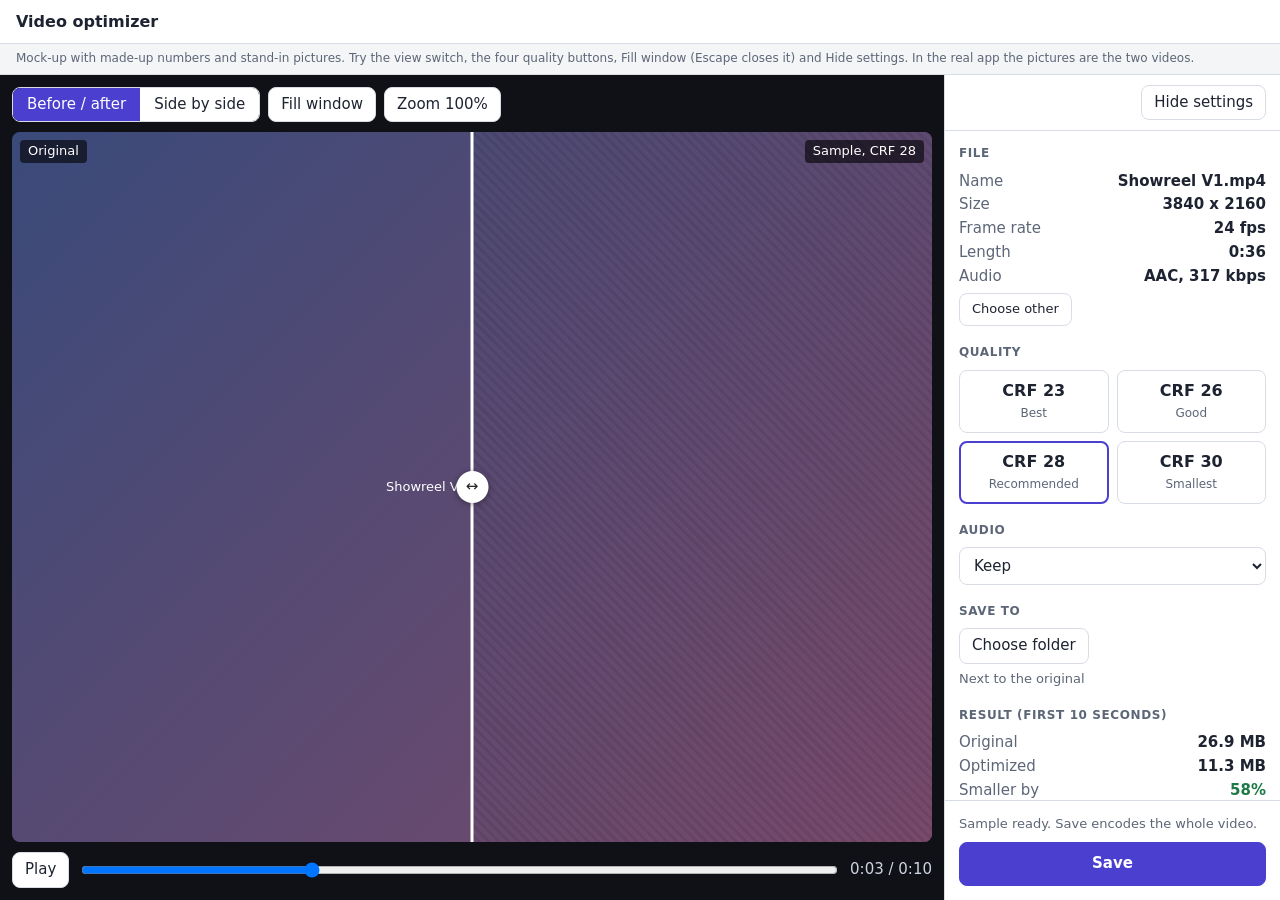
==== docs/pending-approval/specs/2026-11-24-video-optimizer-mockup.html @ 891d105c "Add Video optimizer design spec and mock-up Pending approval: nothing is built yet.  Co-Authored-By:" ====
<!doctype html>
<html lang="en">
<head>
<meta charset="utf-8">
<meta name="viewport" content="width=device-width, initial-scale=1">
<title>Video optimizer mock-up</title>
<style>
  :root {
    --bg: #f4f5f7; --panel: #fff; --text: #1d2330; --muted: #5d6677; --line: #d8dce4;
    --accent: #4b3fd0; --accent-text: #fff; --ok: #1d7a46; --stage: #0f1117;
  }
  @media (prefers-color-scheme: dark) {
    :root { --bg: #14161c; --panel: #1d2028; --text: #e8ebf2; --muted: #9aa3b5; --line: #343947;
      --accent: #8f86ff; --accent-text: #14161c; --ok: #55c98a; --stage: #090a0e; }
  }
  * { box-sizing: border-box; }
  html, body { height: 100%; }
  body { margin: 0; background: var(--bg); color: var(--text); font: 15px/1.45 system-ui, sans-serif; display: flex; flex-direction: column; overflow: hidden; }
  .head { display: flex; align-items: center; justify-content: space-between; padding: 10px 16px; border-bottom: 1px solid var(--line); background: var(--panel); }
  .head h1 { font-size: 16px; margin: 0; }
  .note { color: var(--muted); font-size: 12px; margin: 0; padding: 6px 16px; border-bottom: 1px solid var(--line); }
  .work { flex: 1; min-height: 0; display: flex; position: relative; overflow: hidden; }
  .stage { flex: 1; min-width: 0; background: var(--stage); display: flex; flex-direction: column; padding: 12px; gap: 10px; }
  .bar { display: flex; flex-wrap: wrap; gap: 8px; align-items: center; }
  .btn { font: inherit; border: 1px solid var(--line); background: var(--panel); color: var(--text); border-radius: 8px; padding: 6px 12px; cursor: pointer; }
  .btn--primary { background: var(--accent); color: var(--accent-text); border-color: var(--accent); font-weight: 600; width: 100%; padding: 10px; }
  .view { display: inline-flex; border: 1px solid var(--line); border-radius: 8px; overflow: hidden; }
  .view button { border: 0; background: var(--panel); color: var(--text); padding: 6px 14px; font: inherit; cursor: pointer; }
  .view button[aria-pressed="true"] { background: var(--accent); color: var(--accent-text); }
  .pic { flex: 1; min-height: 240px; position: relative; border-radius: 8px; overflow: hidden; user-select: none; touch-action: none; }
  .layer { position: absolute; inset: 0; display: grid; place-items: center; color: #fff; font-size: 13px; }
  .layer--before { background: linear-gradient(135deg, #3a4a7a, #7a4a6a); }
  .layer--after { background: linear-gradient(135deg, #3b4a78, #78496a); clip-path: inset(0 0 0 50%); }
  .layer--after::after { content: ""; position: absolute; inset: 0; background: repeating-linear-gradient(45deg, rgba(0,0,0,.08) 0 3px, transparent 3px 7px); }
  .tag { position: absolute; top: 8px; background: rgba(0,0,0,.6); color: #fff; padding: 2px 8px; border-radius: 4px; z-index: 2; font-size: 13px; }
  .tag--l { left: 8px; } .tag--r { right: 8px; }
  .handle { position: absolute; top: 0; bottom: 0; left: 50%; width: 3px; background: #fff; z-index: 3; transform: translateX(-1.5px); }
  .handle::after { content: "\2194"; position: absolute; top: 50%; left: 50%; width: 32px; height: 32px; margin: -16px; border-radius: 50%; background: #fff; color: #222; display: grid; place-items: center; box-shadow: 0 1px 6px rgba(0,0,0,.4); }
  .pic:focus-within .handle::after { outline: 3px solid var(--accent); }
  .range { position: absolute; inset: 0; width: 100%; height: 100%; opacity: 0; cursor: ew-resize; z-index: 4; margin: 0; }
  .side { position: absolute; inset: 0; display: grid; grid-template-columns: 1fr 1fr; gap: 10px; }
  .side .layer { position: relative; border-radius: 8px; }
  .transport { display: flex; align-items: center; gap: 10px; color: #cfd4e2; }
  .transport input { flex: 1; }
  /* Right column, like Lunaepix: everything lives here, and it folds away. */
  .col { width: 21rem; flex: none; background: var(--panel); border-left: 1px solid var(--line); display: flex; flex-direction: column; min-height: 0; transition: margin-right .2s ease; }
  .col.-hidden { margin-right: -21rem; }
  @media (prefers-reduced-motion: reduce) { .col { transition: none; } }
  .col__top { padding: 10px 14px; border-bottom: 1px solid var(--line); display: flex; justify-content: flex-end; }
  .col__scroll { flex: 1; overflow: auto; padding: 14px; }
  .col__bottom { padding: 14px; border-top: 1px solid var(--line); display: grid; gap: 8px; }
  .reopen { position: absolute; top: 12px; right: 12px; z-index: 5; }
  h2 { font-size: 12px; text-transform: uppercase; letter-spacing: .05em; color: var(--muted); margin: 0 0 8px; }
  .group { margin-bottom: 18px; }
  dl { margin: 0; display: grid; grid-template-columns: 1fr auto; gap: 2px 12px; font-variant-numeric: tabular-nums; }
  dt { color: var(--muted); } dd { margin: 0; text-align: right; font-weight: 600; }
  dd.good { color: var(--ok); }
  .crf { display: grid; grid-template-columns: 1fr 1fr; gap: 8px; }
  .crf button { border: 1px solid var(--line); background: var(--panel); color: var(--text); border-radius: 8px; padding: 8px 6px; font: inherit; cursor: pointer; text-align: center; }
  .crf button b { display: block; font-size: 16px; }
  .crf button span { color: var(--muted); font-size: 12px; }
  .crf button[aria-checked="true"] { border: 2px solid var(--accent); padding: 7px 5px; }
  select { font: inherit; border: 1px solid var(--line); background: var(--panel); color: var(--text); border-radius: 8px; padding: 8px 10px; width: 100%; }
  .path { color: var(--muted); font-size: 13px; margin: 6px 0 0; }
  .status { color: var(--muted); font-size: 13px; margin: 0; }
  .pic.-full { position: fixed; inset: 0; z-index: 20; border-radius: 0; }
  :focus-visible { outline: 3px solid var(--accent); outline-offset: 2px; }
  [hidden] { display: none !important; }
  @media (max-width: 760px) { .col { width: 17rem; } .col.-hidden { margin-right: -17rem; } }
</style>
</head>
<body>
<header class="head"><h1>Video optimizer</h1></header>
<p class="note">Mock-up with made-up numbers and stand-in pictures. Try the view switch, the four quality buttons, Fill window (Escape closes it) and Hide settings. In the real app the pictures are the two videos.</p>

<div class="work">
  <main class="stage" aria-label="Preview">
    <div class="bar">
      <div class="view" role="group" aria-label="View">
        <button type="button" id="v-ba" aria-pressed="true">Before / after</button>
        <button type="button" id="v-side" aria-pressed="false">Side by side</button>
      </div>
      <button type="button" class="btn" id="fill">Fill window</button>
      <button type="button" class="btn" id="zoom">Zoom 100%</button>
    </div>

    <div class="pic" id="pic">
      <div id="ba" style="position:absolute;inset:0">
        <div class="layer layer--before"><span class="tag tag--l">Original</span>Showreel V1.mp4, full size</div>
        <div class="layer layer--after" id="after"><span class="tag tag--r" id="sample-tag">Sample, CRF 28</span></div>
        <div class="handle" id="handle"></div>
        <input class="range" id="range" type="range" min="0" max="100" value="50" aria-label="Before and after divider">
      </div>
      <div class="side" id="side" hidden>
        <div class="layer layer--before"><span class="tag tag--l">Original</span></div>
        <div class="layer layer--after" style="clip-path:none"><span class="tag tag--l" id="sample-tag2">Sample, CRF 28</span></div>
      </div>
    </div>

    <div class="transport">
      <button type="button" class="btn">Play</button>
      <input type="range" min="0" max="100" value="30" aria-label="Position in the 10 second sample">
      <span>0:03 / 0:10</span>
    </div>
  </main>

  <button type="button" class="btn reopen" id="reopen" hidden>Show settings</button>

  <aside class="col" id="col" aria-label="Settings">
    <div class="col__top"><button type="button" class="btn" id="collapse" aria-expanded="true">Hide settings</button></div>
    <div class="col__scroll">
      <div class="group">
        <h2>File</h2>
        <dl>
          <dt>Name</dt><dd>Showreel V1.mp4</dd>
          <dt>Size</dt><dd>3840 x 2160</dd>
          <dt>Frame rate</dt><dd>24 fps</dd>
          <dt>Length</dt><dd>0:36</dd>
          <dt>Audio</dt><dd>AAC, 317 kbps</dd>
        </dl>
        <p class="path"><button type="button" class="btn">Choose other</button></p>
      </div>

      <div class="group">
        <h2>Quality</h2>
        <div class="crf" role="radiogroup" aria-label="Quality (CRF)">
          <button type="button" role="radio" aria-checked="false" data-crf="23"><b>CRF 23</b><span>Best</span></button>
          <button type="button" role="radio" aria-checked="false" data-crf="26"><b>CRF 26</b><span>Good</span></button>
          <button type="button" role="radio" aria-checked="true" data-crf="28"><b>CRF 28</b><span>Recommended</span></button>
          <button type="button" role="radio" aria-checked="false" data-crf="30"><b>CRF 30</b><span>Smallest</span></button>
        </div>
      </div>

      <div class="group">
        <h2>Audio</h2>
        <select aria-label="Audio"><option>Keep</option><option>Remove</option></select>
      </div>

      <div class="group">
        <h2>Save to</h2>
        <button type="button" class="btn">Choose folder</button>
        <p class="path">Next to the original</p>
      </div>

      <div class="group">
        <h2>Result (first 10 seconds)</h2>
        <dl>
          <dt>Original</dt><dd>26.9 MB</dd>
          <dt>Optimized</dt><dd id="r-new">11.3 MB</dd>
          <dt>Smaller by</dt><dd class="good" id="r-save">58%</dd>
          <dt>Whole file, about</dt><dd id="r-whole">40 MB</dd>
          <dt>Quality (PSNR)</dt><dd id="r-psnr">42.4 dB</dd>
        </dl>
        <p class="path">Above 40 dB is hard to see.</p>
      </div>
    </div>
    <div class="col__bottom">
      <p class="status" aria-live="polite">Sample ready. Save encodes the whole video.</p>
      <button type="button" class="btn btn--primary">Save</button>
    </div>
  </aside>
</div>

<script>
  const data = { 23: ["23.1 MB","14%","83 MB","44.4 dB"], 26: ["15.9 MB","41%","57 MB","43.3 dB"],
                 28: ["11.3 MB","58%","40 MB","42.4 dB"], 30: ["8.4 MB","69%","30 MB","41.4 dB"] };
  const $ = id => document.getElementById(id);
  function setView(isBA) {
    $("ba").hidden = !isBA; $("side").hidden = isBA;
    $("v-ba").setAttribute("aria-pressed", isBA); $("v-side").setAttribute("aria-pressed", !isBA);
  }
  $("v-ba").onclick = () => setView(true);
  $("v-side").onclick = () => setView(false);
  $("range").addEventListener("input", e => {
    $("after").style.clipPath = "inset(0 0 0 " + e.target.value + "%)";
    $("handle").style.left = e.target.value + "%";
  });
  $("fill").onclick = () => $("pic").classList.toggle("-full");
  document.addEventListener("keydown", e => { if (e.key === "Escape") $("pic").classList.remove("-full"); });
  function setCol(open) {
    $("col").classList.toggle("-hidden", !open);
    $("collapse").setAttribute("aria-expanded", open);
    $("reopen").hidden = open;
  }
  $("collapse").onclick = () => setCol(false);
  $("reopen").onclick = () => setCol(true);
  document.querySelector(".crf").addEventListener("click", e => {
    const b = e.target.closest("button"); if (!b) return;
    document.querySelectorAll(".crf button").forEach(x => x.setAttribute("aria-checked", x === b));
    const d = data[b.dataset.crf];
    $("r-new").textContent = d[0]; $("r-save").textContent = d[1]; $("r-whole").textContent = d[2]; $("r-psnr").textContent = d[3];
    $("sample-tag").textContent = $("sample-tag2").textContent = "Sample, CRF " + b.dataset.crf;
  });
</script>
</body>
</html>
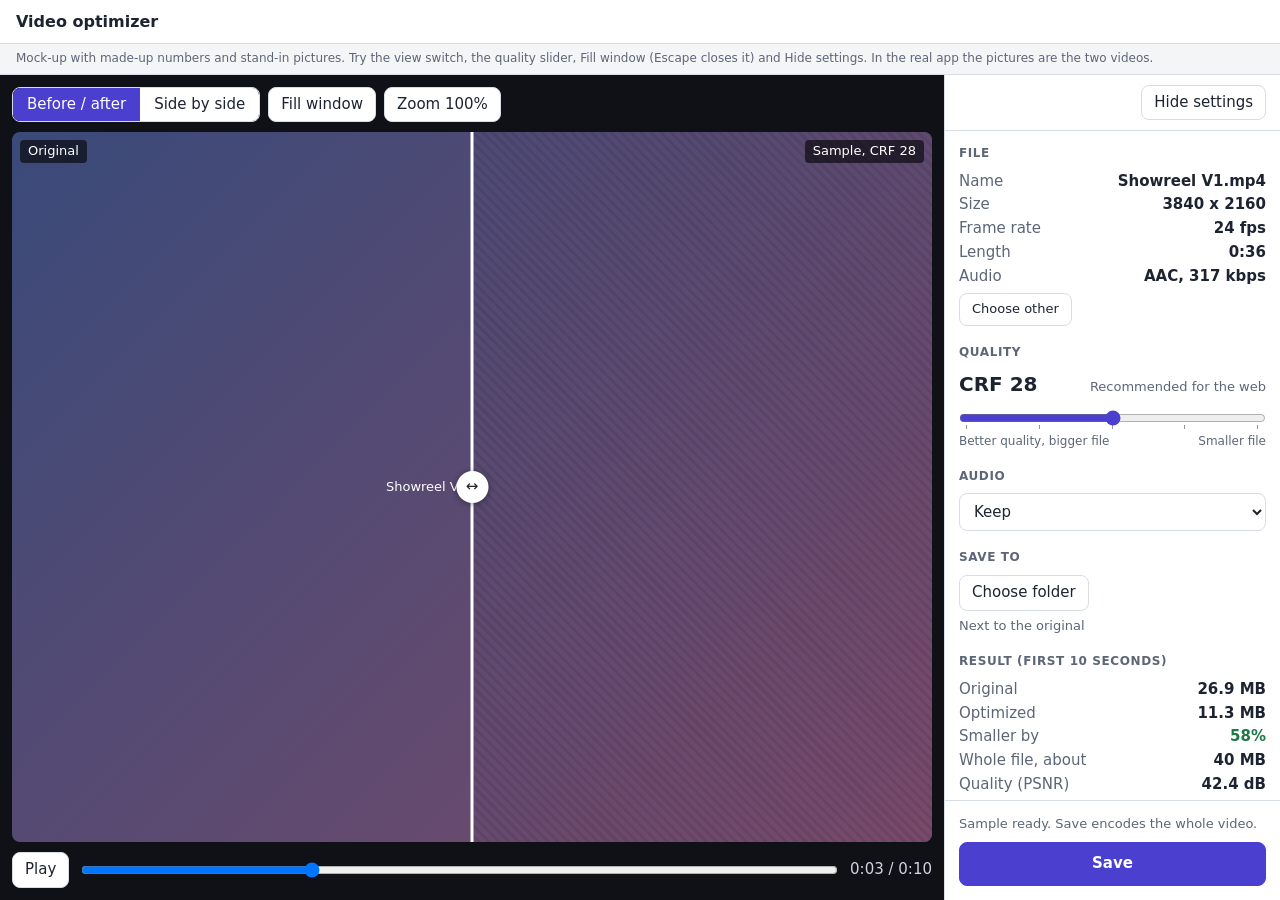
==== commit 753acfd0: "Make quality a CRF 20-36 slider Replaces the four fixed CRF choices. Range 20 to 36, default 28.  Co" ====
--- a/docs/pending-approval/specs/2026-11-24-video-optimizer-mockup.html
+++ b/docs/pending-approval/specs/2026-11-24-video-optimizer-mockup.html
@@ -55,11 +55,12 @@
   dl { margin: 0; display: grid; grid-template-columns: 1fr auto; gap: 2px 12px; font-variant-numeric: tabular-nums; }
   dt { color: var(--muted); } dd { margin: 0; text-align: right; font-weight: 600; }
   dd.good { color: var(--ok); }
-  .crf { display: grid; grid-template-columns: 1fr 1fr; gap: 8px; }
-  .crf button { border: 1px solid var(--line); background: var(--panel); color: var(--text); border-radius: 8px; padding: 8px 6px; font: inherit; cursor: pointer; text-align: center; }
-  .crf button b { display: block; font-size: 16px; }
-  .crf button span { color: var(--muted); font-size: 12px; }
-  .crf button[aria-checked="true"] { border: 2px solid var(--accent); padding: 7px 5px; }
+  .rf { display: grid; gap: 4px; }
+  .rf__head { display: flex; justify-content: space-between; align-items: baseline; }
+  .rf__value { font-size: 20px; font-weight: 700; font-variant-numeric: tabular-nums; }
+  .rf__word { color: var(--muted); font-size: 13px; }
+  .rf input[type=range] { width: 100%; margin: 4px 0 0; accent-color: var(--accent); }
+  .rf__ends { display: flex; justify-content: space-between; color: var(--muted); font-size: 12px; }
   select { font: inherit; border: 1px solid var(--line); background: var(--panel); color: var(--text); border-radius: 8px; padding: 8px 10px; width: 100%; }
   .path { color: var(--muted); font-size: 13px; margin: 6px 0 0; }
   .status { color: var(--muted); font-size: 13px; margin: 0; }
@@ -71,7 +72,7 @@
 </head>
 <body>
 <header class="head"><h1>Video optimizer</h1></header>
-<p class="note">Mock-up with made-up numbers and stand-in pictures. Try the view switch, the four quality buttons, Fill window (Escape closes it) and Hide settings. In the real app the pictures are the two videos.</p>
+<p class="note">Mock-up with made-up numbers and stand-in pictures. Try the view switch, the quality slider, Fill window (Escape closes it) and Hide settings. In the real app the pictures are the two videos.</p>
 
 <div class="work">
   <main class="stage" aria-label="Preview">
@@ -123,11 +124,11 @@
 
       <div class="group">
         <h2>Quality</h2>
-        <div class="crf" role="radiogroup" aria-label="Quality (CRF)">
-          <button type="button" role="radio" aria-checked="false" data-crf="23"><b>CRF 23</b><span>Best</span></button>
-          <button type="button" role="radio" aria-checked="false" data-crf="26"><b>CRF 26</b><span>Good</span></button>
-          <button type="button" role="radio" aria-checked="true" data-crf="28"><b>CRF 28</b><span>Recommended</span></button>
-          <button type="button" role="radio" aria-checked="false" data-crf="30"><b>CRF 30</b><span>Smallest</span></button>
+        <div class="rf">
+          <div class="rf__head"><span class="rf__value" id="rf-value">CRF 28</span><span class="rf__word" id="rf-word">Recommended for the web</span></div>
+          <input type="range" id="rf" min="20" max="36" step="1" value="28" list="rf-ticks" aria-label="Quality (CRF)" aria-valuetext="CRF 28, Recommended for the web">
+          <datalist id="rf-ticks"><option value="20"></option><option value="24"></option><option value="28"></option><option value="32"></option><option value="36"></option></datalist>
+          <div class="rf__ends"><span>Better quality, bigger file</span><span>Smaller file</span></div>
         </div>
       </div>
 
@@ -162,8 +163,6 @@
 </div>
 
 <script>
-  const data = { 23: ["23.1 MB","14%","83 MB","44.4 dB"], 26: ["15.9 MB","41%","57 MB","43.3 dB"],
-                 28: ["11.3 MB","58%","40 MB","42.4 dB"], 30: ["8.4 MB","69%","30 MB","41.4 dB"] };
   const $ = id => document.getElementById(id);
   function setView(isBA) {
     $("ba").hidden = !isBA; $("side").hidden = isBA;
@@ -184,12 +183,17 @@
   }
   $("collapse").onclick = () => setCol(false);
   $("reopen").onclick = () => setCol(true);
-  document.querySelector(".crf").addEventListener("click", e => {
-    const b = e.target.closest("button"); if (!b) return;
-    document.querySelectorAll(".crf button").forEach(x => x.setAttribute("aria-checked", x === b));
-    const d = data[b.dataset.crf];
-    $("r-new").textContent = d[0]; $("r-save").textContent = d[1]; $("r-whole").textContent = d[2]; $("r-psnr").textContent = d[3];
-    $("sample-tag").textContent = $("sample-tag2").textContent = "Sample, CRF " + b.dataset.crf;
+  // Made-up numbers: size falls about 13% per CRF step, PSNR about 0.43 dB per step.
+  function word(c) { return c <= 22 ? "Near lossless, very big" : c <= 24 ? "High quality" : c <= 27 ? "Good" : c === 28 ? "Recommended for the web" : c <= 30 ? "Smaller" : "Smallest, check the picture"; }
+  $("rf").addEventListener("input", e => {
+    const c = Number(e.target.value), mb = 11.3 * Math.exp(-0.144 * (c - 28));
+    $("rf-value").textContent = "CRF " + c; $("rf-word").textContent = word(c);
+    e.target.setAttribute("aria-valuetext", "CRF " + c + ", " + word(c));
+    $("r-new").textContent = mb.toFixed(1) + " MB";
+    $("r-save").textContent = Math.max(0, Math.round((1 - mb / 26.9) * 100)) + "%";
+    $("r-whole").textContent = Math.round(mb * 40 / 11.3) + " MB";
+    $("r-psnr").textContent = (42.4 - 0.43 * (c - 28)).toFixed(1) + " dB";
+    $("sample-tag").textContent = $("sample-tag2").textContent = "Sample, CRF " + c;
   });
 </script>
 </body>
